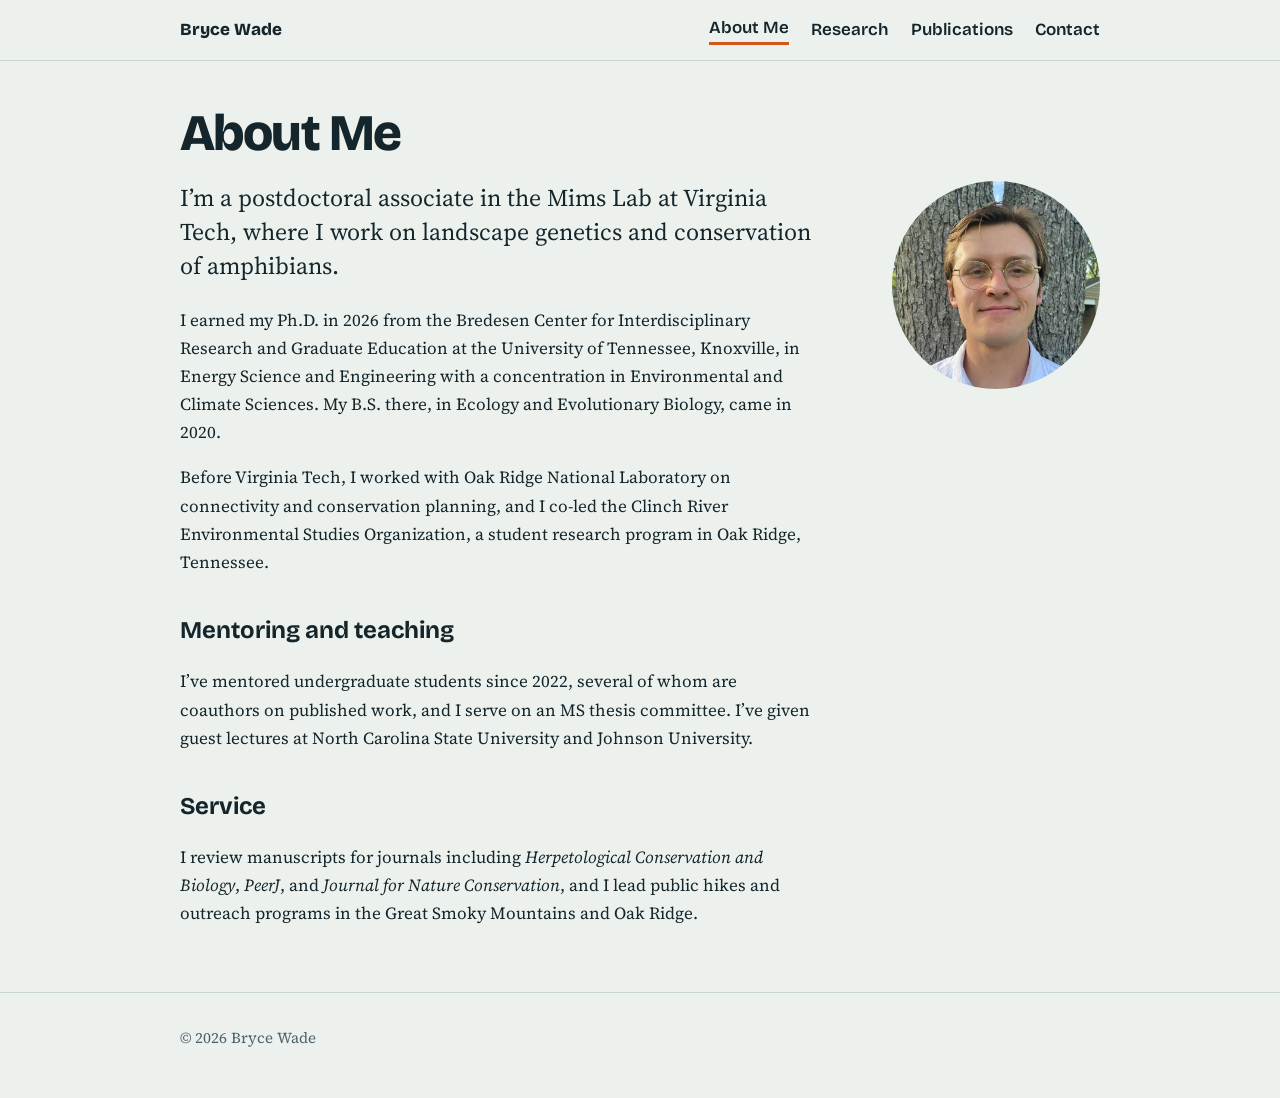
==== about.html @ dd7e7424 "Add files via upload" ====
<!DOCTYPE html>
<html lang="en">
<head>
<meta charset="utf-8">
<meta name="viewport" content="width=device-width, initial-scale=1">
<title>About Me · Bryce Wade</title>
<link href="https://fonts.googleapis.com/css2?family=Bricolage+Grotesque:opsz,wght@12..96,400;12..96,600;12..96,800&family=Source+Serif+4:ital,opsz,wght@0,8..60,400;0,8..60,600;1,8..60,400&display=swap" rel="stylesheet">
<link rel="stylesheet" href="style.css">
</head>
<body>
<!-- MENU: appears on every page. If you change it, change it in all five files. -->
<nav><div class="wrap"><a class="brand" href="index.html">Bryce Wade</a><a href="about.html" aria-current="page">About Me</a><a href="research.html">Research</a><a href="publications.html">Publications</a><a href="contact.html">Contact</a></div></nav>
<main class="wrap">
<h1 class="page">About Me</h1>
<!-- PHOTO: to swap the portrait, upload a new square photo to the images folder and change the file name in src. -->
<img class="portrait" src="images/about-1.jpg" width="700" height="700" alt="Portrait of Bryce Wade smiling in front of a tree trunk">
<div class="text">
<p class="lede">I’m a postdoctoral associate in the Mims Lab at Virginia Tech, where I work on landscape genetics and conservation of amphibians.</p>
<p>I earned my Ph.D. in 2026 from the Bredesen Center for Interdisciplinary Research and Graduate Education at the University of Tennessee, Knoxville, in Energy Science and Engineering with a concentration in Environmental and Climate Sciences. My B.S. there, in Ecology and Evolutionary Biology, came in 2020.</p>
<p>Before Virginia Tech, I worked with Oak Ridge National Laboratory on connectivity and conservation planning, and I co-led the Clinch River Environmental Studies Organization, a student research program in Oak Ridge, Tennessee.</p>
<h2>Mentoring and teaching</h2>
<p>I’ve mentored undergraduate students since 2022, several of whom are coauthors on published work, and I serve on an MS thesis committee. I’ve given guest lectures at North Carolina State University and Johnson University.</p>
<h2>Service</h2>
<p>I review manuscripts for journals including <i>Herpetological Conservation and Biology</i>, <i>PeerJ</i>, and <i>Journal for Nature Conservation</i>, and I lead public hikes and outreach programs in the Great Smoky Mountains and Oak Ridge.</p>
</div>
</main>
<footer><div class="wrap">© 2026 Bryce Wade</div></footer>
</body>
</html>
---- style.css ----
/* Colors: change these hex codes to restyle the whole site */
:root{--bg:#EDF1EE;--panel:#FAFBFA;--ink:#14262B;--mute:#4C6168;--line:#C9D5D0;--stream:#1F5C63;--spot:#D4561A;--dot:#14262B}
@media (prefers-color-scheme:dark){:root{--bg:#0F1B1F;--panel:#16272C;--ink:#E6EEEA;--mute:#9DB3B3;--line:#2B4046;--stream:#6FB7BD;--spot:#F08A52;--dot:#E6EEEA}}
*,*::before,*::after{box-sizing:border-box}
html{scroll-behavior:smooth}
body{margin:0;background:var(--bg);color:var(--ink);font:1.0625rem/1.65 "Source Serif 4",Georgia,serif}
a{color:var(--stream);text-underline-offset:.2em}
a:focus-visible{outline:3px solid var(--spot);outline-offset:3px;border-radius:2px}
.wrap{max-width:60rem;margin:0 auto;padding:0 1.25rem}
h1,h2,h3,nav{font-family:"Bricolage Grotesque","Helvetica Neue",Arial,sans-serif}
nav{border-bottom:1px solid var(--line)}
nav .wrap{display:flex;gap:1.4rem;align-items:center;overflow-x:auto;white-space:nowrap;padding-top:.9rem;padding-bottom:.9rem}
nav a{color:var(--ink);text-decoration:none;font-weight:600}
nav a.brand{margin-right:auto;font-weight:800}
nav a:hover{text-decoration:underline}
nav a[aria-current="page"]{border-bottom:3px solid var(--spot)}
h1{font-size:clamp(2.6rem,8vw,5.5rem);line-height:.95;letter-spacing:-.03em;font-weight:800;margin:3.5rem 0 1.2rem}
h1.page{font-size:clamp(2rem,6vw,3.2rem);margin:3rem 0 1.5rem}
h2{font-size:1.5rem;margin:2.2rem 0 .6rem}
.lede{font-size:clamp(1.2rem,2.6vw,1.5rem);line-height:1.4;max-width:40rem}
.text{max-width:40rem}
.tiles{display:grid;grid-template-columns:repeat(auto-fit,minmax(13rem,1fr));gap:1.2rem;margin:2.5rem 0}
.tiles a{display:block;overflow:hidden;background:var(--panel);border:1px solid var(--line);border-bottom:5px solid var(--spot);border-radius:6px;color:var(--ink);text-decoration:none}
.tiles a:hover,.tiles a:focus-visible{border-color:var(--spot)}
.tiles img{display:block;width:100%;aspect-ratio:4/3;object-fit:cover}
.tiles b{display:block;padding:.8rem 1rem 0;font-family:"Bricolage Grotesque",sans-serif;font-size:1.3rem}
.tiles span{display:block;padding:0 1rem 1rem;color:var(--mute);font-size:.95rem}
.portrait{width:13rem;height:13rem;object-fit:cover;border-radius:50%;float:right;margin:0 0 1rem 1.5rem}
ul.pubs{list-style:none;padding:0;margin:0}
ul.pubs li{padding:1rem 0;border-bottom:1px solid var(--line);max-width:46rem}
.yr{display:inline-block;min-width:3.4rem;font-family:"Bricolage Grotesque",sans-serif;font-weight:800;color:var(--spot)}
.me{font-weight:600}
.st{font-family:"Bricolage Grotesque",sans-serif;font-size:.85rem;color:var(--mute);margin-left:.4rem}
.cols{display:grid;grid-template-columns:repeat(auto-fit,minmax(16rem,1fr));gap:2rem;margin-bottom:2rem}
.cols div{border-left:4px solid var(--spot);padding-left:1rem}
.cols h2{margin:0 0 .3rem;font-size:1.2rem}
.cols p{margin:0;color:var(--mute)}
footer{margin-top:4rem;padding:2rem 0 3rem;border-top:1px solid var(--line);color:var(--mute);font-size:.95rem}
.hero-photo{display:block;width:100%;height:auto;border-radius:8px;margin:2rem 0 0}
.gallery{display:grid;grid-template-columns:repeat(auto-fit,minmax(16rem,1fr));gap:1rem;margin:1.5rem 0 2.5rem}
.gallery img{display:block;width:100%;height:auto;aspect-ratio:3/2;object-fit:cover;border-radius:6px}
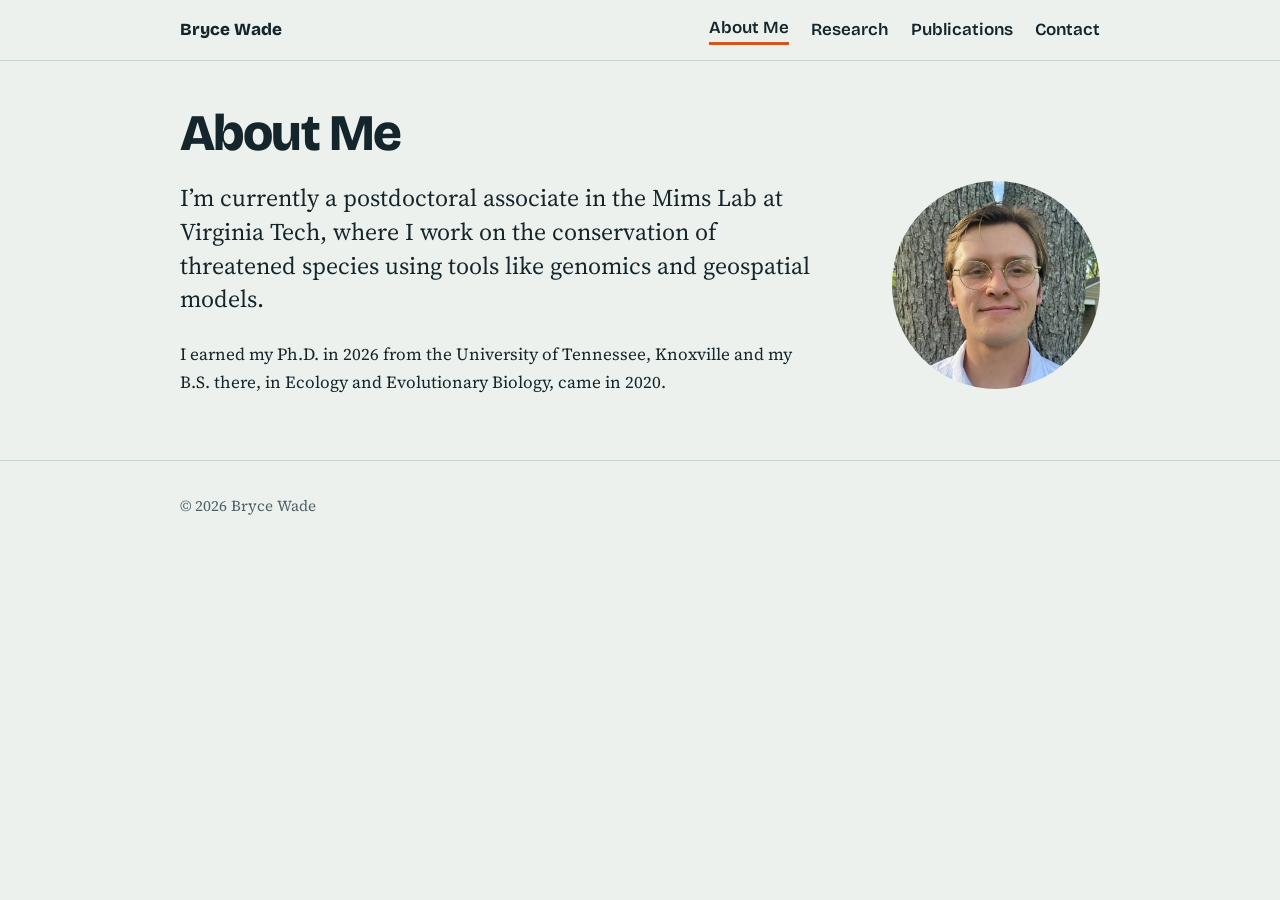
==== commit ffa080df: "Revise About Me section for clarity and updates Updated the content in the About Me section to refle" ====
--- a/about.html
+++ b/about.html
@@ -15,13 +15,8 @@
 <!-- PHOTO: to swap the portrait, upload a new square photo to the images folder and change the file name in src. -->
 <img class="portrait" src="images/about-1.jpg" width="700" height="700" alt="Portrait of Bryce Wade smiling in front of a tree trunk">
 <div class="text">
-<p class="lede">I’m a postdoctoral associate in the Mims Lab at Virginia Tech, where I work on landscape genetics and conservation of amphibians.</p>
-<p>I earned my Ph.D. in 2026 from the Bredesen Center for Interdisciplinary Research and Graduate Education at the University of Tennessee, Knoxville, in Energy Science and Engineering with a concentration in Environmental and Climate Sciences. My B.S. there, in Ecology and Evolutionary Biology, came in 2020.</p>
-<p>Before Virginia Tech, I worked with Oak Ridge National Laboratory on connectivity and conservation planning, and I co-led the Clinch River Environmental Studies Organization, a student research program in Oak Ridge, Tennessee.</p>
-<h2>Mentoring and teaching</h2>
-<p>I’ve mentored undergraduate students since 2022, several of whom are coauthors on published work, and I serve on an MS thesis committee. I’ve given guest lectures at North Carolina State University and Johnson University.</p>
-<h2>Service</h2>
-<p>I review manuscripts for journals including <i>Herpetological Conservation and Biology</i>, <i>PeerJ</i>, and <i>Journal for Nature Conservation</i>, and I lead public hikes and outreach programs in the Great Smoky Mountains and Oak Ridge.</p>
+<p class="lede">I’m currently a postdoctoral associate in the Mims Lab at Virginia Tech, where I work on the conservation of threatened species using tools like genomics and geospatial models.</p>
+<p>I earned my Ph.D. in 2026 from the University of Tennessee, Knoxville and my B.S. there, in Ecology and Evolutionary Biology, came in 2020.</p>
 </div>
 </main>
 <footer><div class="wrap">© 2026 Bryce Wade</div></footer>
--- a/style.css
+++ b/style.css
@@ -22,7 +22,7 @@
 .tiles{display:grid;grid-template-columns:repeat(auto-fit,minmax(13rem,1fr));gap:1.2rem;margin:2.5rem 0}
 .tiles a{display:block;overflow:hidden;background:var(--panel);border:1px solid var(--line);border-bottom:5px solid var(--spot);border-radius:6px;color:var(--ink);text-decoration:none}
 .tiles a:hover,.tiles a:focus-visible{border-color:var(--spot)}
-.tiles img{display:block;width:100%;aspect-ratio:4/3;object-fit:cover}
+.tiles img{display:block;width:100%;height:auto;aspect-ratio:4/3;object-fit:cover}
 .tiles b{display:block;padding:.8rem 1rem 0;font-family:"Bricolage Grotesque",sans-serif;font-size:1.3rem}
 .tiles span{display:block;padding:0 1rem 1rem;color:var(--mute);font-size:.95rem}
 .portrait{width:13rem;height:13rem;object-fit:cover;border-radius:50%;float:right;margin:0 0 1rem 1.5rem}
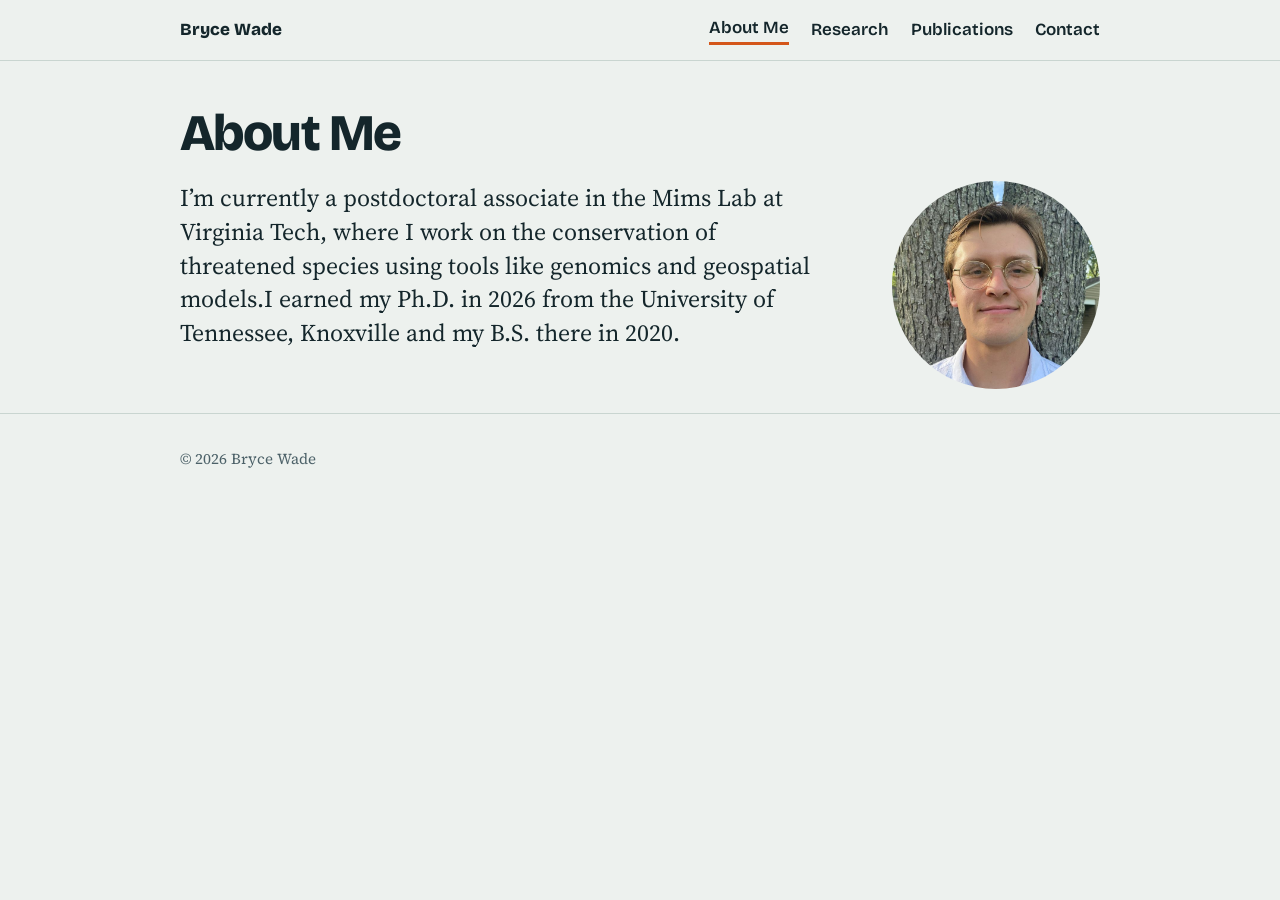
==== commit 77c22f36: "Refactor about section for improved readability Merged two paragraphs into one for conciseness." ====
--- a/about.html
+++ b/about.html
@@ -15,8 +15,7 @@
 <!-- PHOTO: to swap the portrait, upload a new square photo to the images folder and change the file name in src. -->
 <img class="portrait" src="images/about-1.jpg" width="700" height="700" alt="Portrait of Bryce Wade smiling in front of a tree trunk">
 <div class="text">
-<p class="lede">I’m currently a postdoctoral associate in the Mims Lab at Virginia Tech, where I work on the conservation of threatened species using tools like genomics and geospatial models.</p>
-<p>I earned my Ph.D. in 2026 from the University of Tennessee, Knoxville and my B.S. there, in Ecology and Evolutionary Biology, came in 2020.</p>
+<p class="lede">I’m currently a postdoctoral associate in the Mims Lab at Virginia Tech, where I work on the conservation of threatened species using tools like genomics and geospatial models.I earned my Ph.D. in 2026 from the University of Tennessee, Knoxville and my B.S. there in 2020.</p>
 </div>
 </main>
 <footer><div class="wrap">© 2026 Bryce Wade</div></footer>
